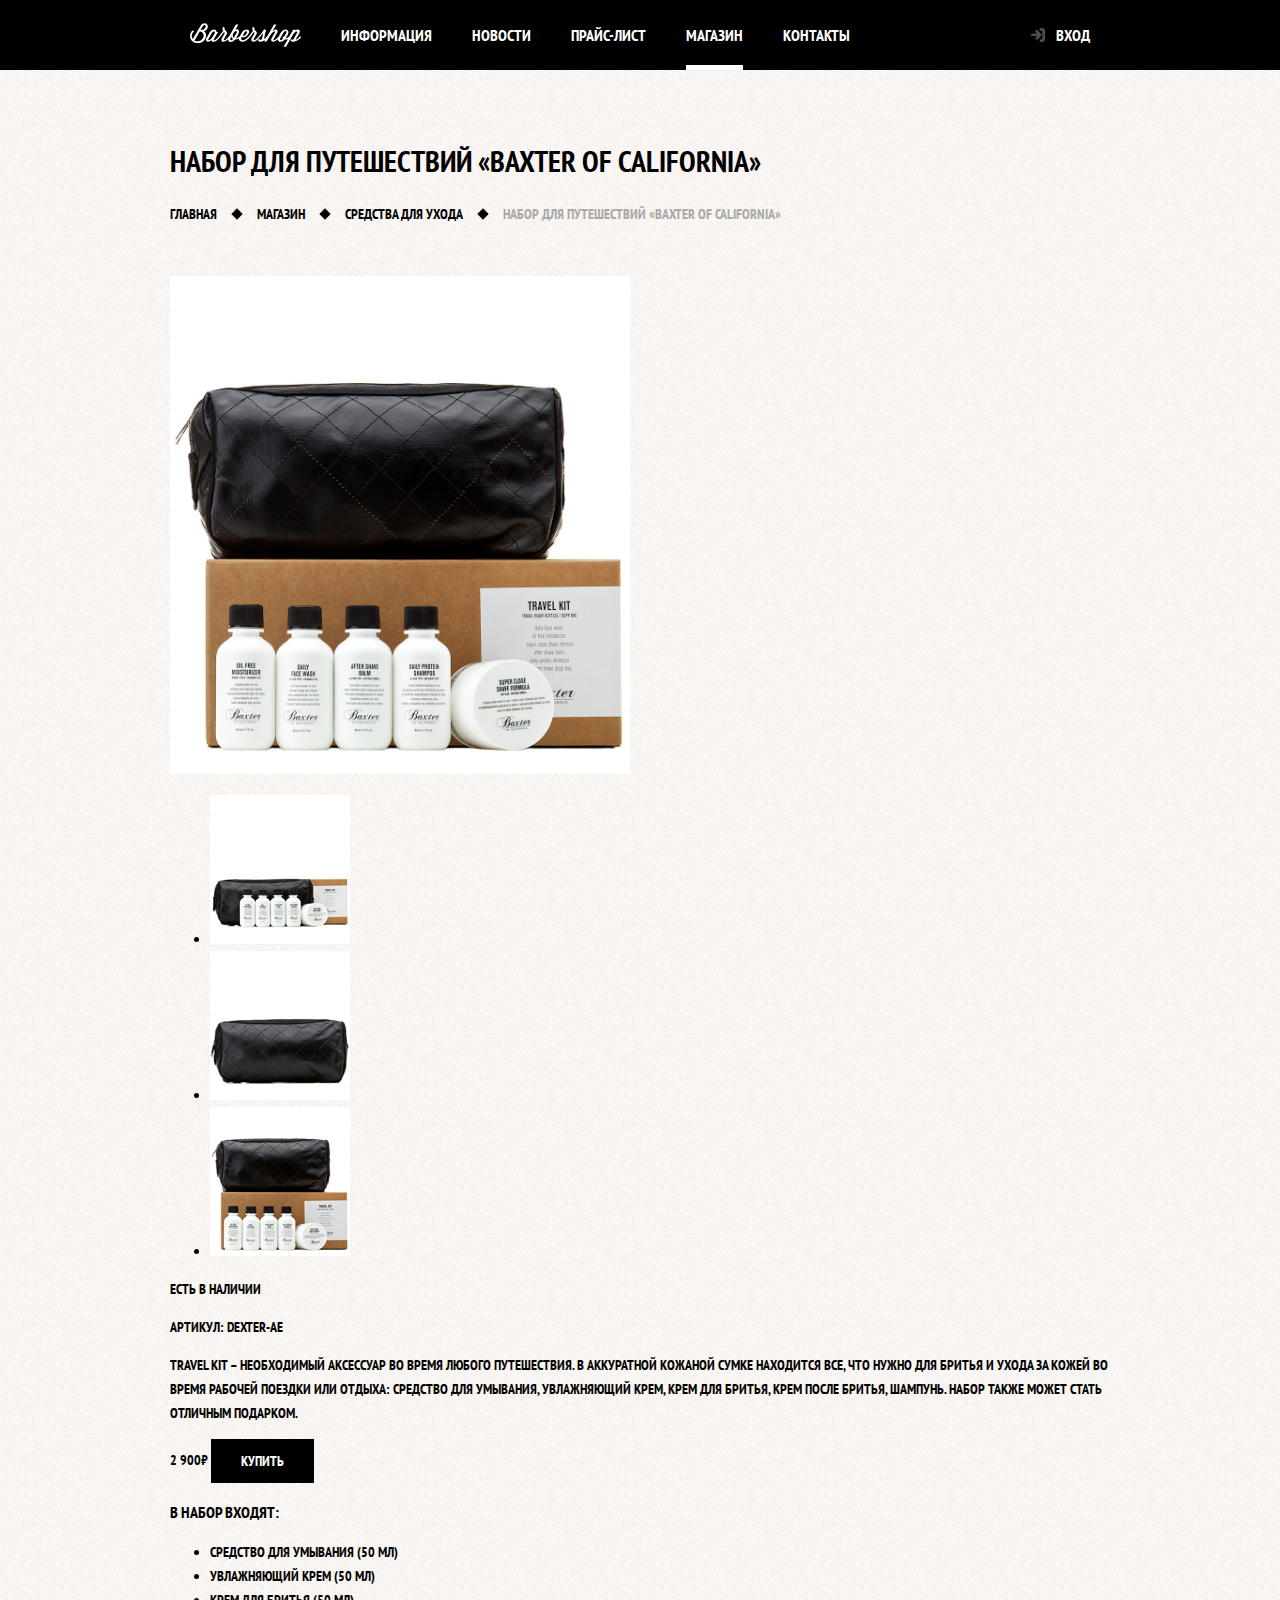
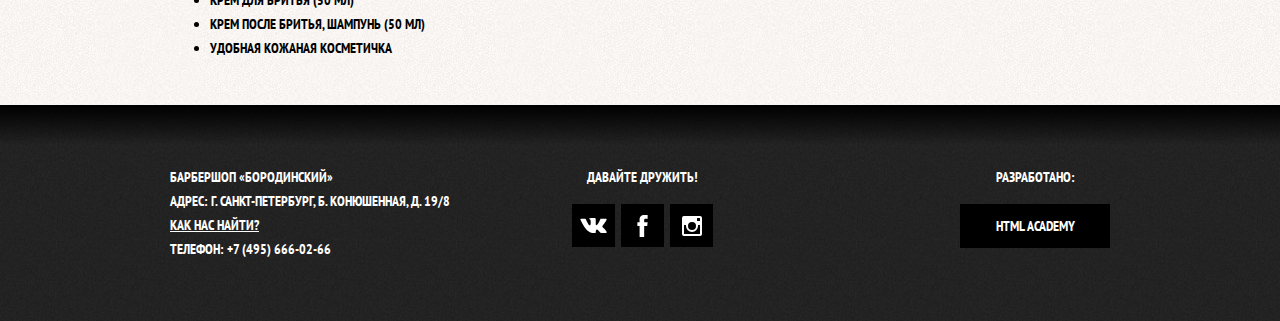
==== catalog-item.html @ 503df4b1 "Разметили страницу карточки товара и добавили изображения" ====
<!DOCTYPE html>
<html lang="ru">
	<head>
		<meta charset="utf-8">
		<title>Барбершоп «Бородинский»</title>
		<link href="https://fonts.googleapis.com/css?family=PT+Sans+Narrow:400,700&amp;subset=latin,cyrillic" rel="stylesheet">
		<link href="css/normalize.css" rel="stylesheet">
		<link href="css/style.css" rel="stylesheet">
</head>
	<body class="inner-page">
		<header class="main-header">
			<nav class="main-navigation container">
				<a class="main-header-logo" href="index.html">
					<img src="img/logo.svg" width="111" height="24" alt="Логотип барбершопа «Бородинский»">
				</a>
				<ul class="site-navigation">
          <li><a href="info.html">Информация</a></li>
          <li><a href="news.html">Новости</a></li>
          <li><a href="price.html">Прайс-лист</a></li>
          <li class="site-navigation-current"><a href="catalog.html">Магазин</a></li>
          <li><a href="contacts.html">Контакты</a></li>
        </ul>
        <ul class="user-navigation">
          <li>
            <a class="login-link" href="login.html">Вход</a>
          </li>
        </ul>
			</nav>
    </header>
		<main class="container">
			<div class="inner-page-container">
				<h1 class="page-title">Набор для путешествий «Baxter of California»</h1>
				<ul class="breadcrumbs">
					<li><a href="index.html">Главная</a></li>
					<li><a href="#">Магазин</a></li>
					<li><a href="#">Средства для ухода</a></li>
					<li class="breadcrumbs-current">Набор для путешествий «Baxter of California»</li>
				</ul>
			</div>
      <section class="product-photos">
				<h2 class="visually-hidden">Изображения товара</h2>
        <p class="product-photo-full">
					<img src="img/product-big.png" width="460" height="498" alt="Фото всего набора">
				</p>
        <ul class="product-photo-preview">
          <li><img src="img/product-small-1.png" width="140" height="149" alt="Фото в анфас"></li>
          <li><img src="img/product-small-2.png" width="140" height="149" alt="Фото в профиль"></li>
          <li><img src="img/product-small-3.png" width="140" height="149" alt="Фото отдельной части"></li>
        </ul>
			</section>
			<section class="product-info">
				<h2 class="visually-hidden">Описание товара</h2>
				<p class="product-availability">Есть в наличии</p>
				<p class="product-article">Артикул: dexter-ae</p>
				<p class="product-text">Travel Kit – необходимый аксессуар во время любого путешествия. В аккуратной кожаной сумке находится все, что нужно для бритья и ухода за кожей во время рабочей поездки или отдыха: средство для умывания, увлажняющий крем, крем для бритья, крем после бритья, шампунь. Набор также может стать отличным подарком.</p>
				<p class="catalog-price">
					<b>2 900₽</b>
					<a class="button" href="#">Купить</a>
				</p> 
				<h3>В набор входят:</h3>
				<ul>
					<li>Средство для умывания (50 мл)</li>
					<li>Увлажняющий крем (50 мл)</li>
					<li>Крем для бритья (50 мл)</li>
					<li>Крем после бритья, шампунь (50 мл)</li>
					<li>Удобная кожаная косметичка</li>
				</ul>
			</section>
    </main>
		<footer class="main-footer">
			<div class="container">
        <p class="footer-contacts">
          Барбершоп «Бородинский»<br>
          Адрес: г. Санкт-Петербург, Б. Конюшенная, д. 19/8<br>
          <a href="map.html">Как нас найти?</a><br>
          Телефон: +7 (495) 666-02-66
        </p>
        <div class="footer-social">
          <b>Давайте дружить!</b>
          <ul>
            <li>
							<a class="social-button" href="#">
								<span class="visually-hidden">Вконтакте</span>
								<svg xmlns="http://www.w3.org/2000/svg" width="27" height="15" viewBox="0 0 26.14 14.91">
									<path d="M26 13.47l-.09-.17a13.55 13.55 0 0 0-2.6-3q-.87-.83-1.1-1.12A1 1 0 0 1 22 8a10.27 10.27 0 0 1 1.22-1.78l.88-1.16q2.35-3.13 2-4L26 .94a.8.8 0 0 0-.4-.22 2.14 2.14 0 0 0-.87 0h-3.92a.51.51 0 0 0-.27 0h-.3a.6.6 0 0 0-.15.14.93.93 0 0 0-.14.24 22.22 22.22 0 0 1-1.46 3.06q-.5.84-.93 1.46a7 7 0 0 1-.71.91 4.94 4.94 0 0 1-.52.47q-.23.18-.35.15l-.23-.05a.9.9 0 0 1-.31-.33 1.49 1.49 0 0 1-.16-.53V1.6a3.14 3.14 0 0 0 0-.62 2.12 2.12 0 0 0-.14-.44.73.73 0 0 0-.28-.33 1.57 1.57 0 0 0-.46-.18A9 9 0 0 0 12.57 0a8.93 8.93 0 0 0-3.25.33 1.83 1.83 0 0 0-.52.41q-.25.3-.07.33a1.67 1.67 0 0 1 1.16.59l.08.16a2.6 2.6 0 0 1 .19.63 6.32 6.32 0 0 1 .12 1 10.59 10.59 0 0 1 0 1.7q-.07.71-.13 1.1a2.21 2.21 0 0 1-.18.64 2.69 2.69 0 0 1-.16.3l-.07.07a1 1 0 0 1-.37.07.86.86 0 0 1-.46-.19 3.27 3.27 0 0 1-.56-.52 7 7 0 0 1-.66-.93q-.37-.6-.76-1.42l-.22-.39q-.2-.38-.56-1.11t-.62-1.43A.9.9 0 0 0 5.2.9h-.07a.93.93 0 0 0-.22-.16A1.44 1.44 0 0 0 4.6.65L.87.68A1 1 0 0 0 .1.94L0 1a.44.44 0 0 0 0 .22 1.08 1.08 0 0 0 .08.37Q.9 3.53 1.86 5.31t1.66 2.87Q4.23 9.27 5 10.24t1 1.24l.37.41.34.33a8.06 8.06 0 0 0 1 .78 16.34 16.34 0 0 0 1.4.9 7.6 7.6 0 0 0 1.79.72 6.19 6.19 0 0 0 2 .22h1.57a1.08 1.08 0 0 0 .72-.3l.05-.07a.9.9 0 0 0 .1-.25 1.38 1.38 0 0 0 0-.37 4.48 4.48 0 0 1 .09-1.05 2.77 2.77 0 0 1 .23-.71 1.74 1.74 0 0 1 .29-.4 1.19 1.19 0 0 1 .23-.2h.11a.86.86 0 0 1 .77.21 4.52 4.52 0 0 1 .83.79q.39.47.93 1.05a6.41 6.41 0 0 0 1 .87l.27.16a3.31 3.31 0 0 0 .71.3 1.53 1.53 0 0 0 .76.07l3.48-.05a1.58 1.58 0 0 0 .8-.17.68.68 0 0 0 .34-.37 1.06 1.06 0 0 0 0-.46 1.71 1.71 0 0 0-.1-.36z" fill="#fff"/>
								</svg>
							</a></li>
            <li>
							<a class="social-button" href="#">
								<span class="visually-hidden">Фейсбук</span>
								<svg xmlns="http://www.w3.org/2000/svg" width="19" height="22" viewBox="0 0 10.15 21.74">
									<path d="M3.34 1.12A4.77 4.77 0 0 1 6.53 0h3.61v3.81H7.81a1.07 1.07 0 0 0-1.09.83v2.55h3.42c-.08 1.23-.24 2.45-.41 3.67h-3v10.87H2.21V10.86H0V7.21h2.19V3.66a3.83 3.83 0 0 1 1.15-2.54z" fill="#fff"/>
								</svg>
							</a></li>
            <li>
							<a class="social-button" href="#">
								<span class="visually-hidden">Инстаграм</span>
								<svg xmlns="http://www.w3.org/2000/svg" width="20" height="20" viewBox="0 0 20 20">
									<path d="M18 0H2a2 2 0 0 0-2 2v16a2 2 0 0 0 2 2h16a2 2 0 0 0 2-2V2a2 2 0 0 0-2-2zm-8 6a4 4 0 1 1-4 4 4 4 0 0 1 4-4zM2.5 18a.47.47 0 0 1-.5-.5V9h2.1a3.4 3.4 0 0 0-.1 1 6 6 0 1 0 12 0 3.4 3.4 0 0 0-.1-1H18v8.5a.47.47 0 0 1-.5.5zM18 4.5a.47.47 0 0 1-.5.5h-2a.47.47 0 0 1-.5-.5v-2a.47.47 0 0 1 .5-.5h2a.47.47 0 0 1 .5.5z" fill="#fff"/>
								</svg>
							</a></li>
          </ul>
        </div>
        <p class="footer-copyright">
          <b>Разработано:</b>
          <a class="button" href="https://htmlacademy.ru">HTML Academy</a>
        </p>
      </div>
    </footer>		
		<section class="modal modal-login">
			<h2>Личный кабинет</h2>
			<p class="modal-description">Введите свой логин и пароль</p>
			<form class="login-form" action="https://echo.htmlacademy.ru" method="post">
				<p>
					<label class="visually-hidden" for="user-login">Логин</label>
					<input class="login-icon-user" id="user-login" type="text" name="login" placeholder="Логин">
				</p>
				<p>
					<label class="visually-hidden" for="user-password">Пароль</label>
					<input class="login-icon-password" id="user-password" type="password" name="password" placeholder="Пароль">
				</p>
        <p class="login-help">
					<label class="login-checkbox">
						<input type="checkbox" name="remember" class="visually-hidden">
						<span class="checkbox-indicator"></span>
						Запомните меня
					</label>
					<a class="restrore" href="#">Я забыл пароль!</a>
				</p>
				<button class="button" type="submit">Войти</button>
			</form>
			<button class="modal-close" type="button">Закрыть</button>
		</section>
  </body>
</html>
---- css/style.css ----
body {
	margin: 0;
	padding: 0;
	
	font-family: "PT Sans Narrow", Arial, sans-serif;
	font-size: 14px;
	line-height: 24px;
	font-weight: 700;
	color: #ffffff;
	text-transform: uppercase;
	
	background-color: #000000;
	background-image: url(../img/bg.jpg);
	background-position: top center;
	background-repeat: no-repeat;
}

.inner-page {
	color: #000000;
	
	background-color: #f9f6f3;
	background-image: url(../img/pattern-light.jpg);
	background-position: 0 0;
	background-repeat: repeat;
}

a {
	text-decoration: none;
}

img {
	max-width: 100%;
	height: auto;
}

.visually-hidden:not(:focus):not(:active),
input[type="checkbox"].visually-hidden,
input[type="radio"].visually-hidden {
	position: absolute;
	
	width: 1px;
	height: 1px;
	margin: -1px;
	border: 0;
	padding: 0;
	
	white-space: nowrap;
	
	clip-path: inset(100%);
	clip: rect(0 0 0 0);
	overflow: hidden;
}

.button {
	display: inline-block;
	margin-right: 16px;
	padding: 10px 30px;
	
	font: inherit;	
	text-align: center;
	color: #ffffff;
	vertical-align: middle;
	text-transform: uppercase;
	
	background-color: #000000;
	border: none;
}

.button:hover,
.button:focus,
.button:active {
	background-color: #663d15;
}

.button.disabled,
.button:disabled {
	cursor: default;
	opacity: 0.5;
	background-color: #000000;
}

.container {
	width: 940px;
	margin: 0 auto;
	padding: 0 10px;
}

.main-header {
	margin-bottom: 75px;
}

.inner-page .main-header {
	margin-bottom: 70px;
	
	background-color: #000000;
}

.main-navigation {
	display: flex;
	flex-direction: column;
	align-items: center;
	
	font-size: 16px;
	line-height: 20px;
	color: #ffffff;
	
	background-color: transparent;
}

.inner-page .main-navigation {
	align-items: flex-start;
	flex-direction: row;
}

.main-header-logo {
	order: 2;
}

.inner-page .main-header-logo {
	order: 0;
	
	width: 111px;
	height: 24px;
	padding: 23px 20px;
}

.main-navigation-wrapper {
	width: 100%;
	margin-bottom: 60px;
	
	background-color: #000000;
}

.main-navigation-wrapper .container {
	display: flex;
	justify-content: space-between;
}

.site-navigation,
.user-navigation {
	margin: 0;
	padding: 0;
	
	list-style: none;
}

.site-navigation a,
.user-navigation a {
	display: block;
	padding: 25px 20px;
	
	color: #ffffff;
}

.site-navigation a:hover,
.site-navigation a:focus,
.user-navigation a:hover,
.user-navigation a:focus {
	background-color: #242424;
}

.site-navigation-current {
	position: relative;
}

.site-navigation-current a:not([href]) {
	background-color: #000000;
}

.site-navigation-current::after {
	content: "";
	
	position: absolute;
	right: 20px;
	bottom: 0;
	left: 20px;
	
	height: 5px;
	
	background-color: #ffffff;
}

.site-navigation {
	display: flex;
	flex-wrap: wrap;
	width: 620px;
}

.user-navigation {
	display: flex;
	flex-wrap: wrap;
	max-width: 140px;
}

.inner-page .user-navigation {
	margin-left: auto;
}

.user-navigation .login-link {
	position: relative;
	padding-left: 50px;
}

.login-link::before {
	content: "";
	
	position: absolute;
	top: 27px;
	left: 24px;
	
	width: 16px;
	height: 18px;
	
	background-image: url(../img/login.svg);
	background-repeat: no-repeat;
	background-position: 0 0;
	
	opacity: 0.3;
}

.login-link:hover::before,
.login-link:focus::before,
.login-link:active::before {
	opacity: 1;
}

.features {
	margin-bottom: 80px;
}

.features-list {
	display: flex;
	justify-content: space-between;
	margin: 0;
	padding: 0;
	
	list-style: none;
}

.feature-item {
	width: 300px;
	
	text-align: center;
}

.feature-item h3 {
	position: relative;
	
	margin: 0;
	margin-bottom: 60px;
	
	font-size: 30px;
	line-height: 42px;
}

.feature-item h3::after {
	content: "";
	
	position: absolute;
	bottom: -35px;
	left: 50%;
	
	width: 20px;
	height: 20px;
	margin-left: -10px;
	
	background-color: #ffffff;
	
	transform: rotate(45deg);
}

.feature-item p {
	margin: 0 10px;
}

.index-columns {
	display: flex;
	justify-content: space-between;
	padding: 50px 80px;
	margin-bottom: 35px;
	color: #000000;
	
	background-color: #f8f5f2;
	background-image: 
		url(../img/line.png),
		url(../img/pattern-light.jpg);
	background-position: center, 0 0;
	background-repeat: no-repeat, repeat;
}

.index-columns h2 {
	margin: 0;
	margin-bottom: 25px;
	
	font-size: 30px;
	line-height: 42px;
}

.news {
	width: 380px;
}

.news-list {
	margin: 0;
	margin-bottom: 25px;
	padding: 0;
	
	list-style: none;
}

.news-item {
	margin-bottom: 25px;
}

.news-item p {
	margin: 0;
}

.news-item time {
	text-transform: none;
}

.gallery {
	width: 300px;
}

.gallery-container {
	position: relative;
	
	height: 260px;
}

.gallery-content {
	height: 164px;
	margin: 0;
	
	background-color: #cccccc;
	border: 7px solid #ffffff;
}

.gallery-content img {
	width: 286px;
	height: 164px;
}

.gallery-button {
	box-sizing: border-box;
	position: absolute;
	bottom: 0;
	
	width: 140px;
	margin: 0;
}

.gallery-button-back {
	left: 0;
}

.gallery-button-next {
	right: 0;
}

.contacts {
	width: 380px;
}

.contacts p {
	margin: 0;
	margin-bottom: 25px;
}

.appointment {
	width: 300px;
}

.appointment-info {
	margin: 0;
	margin-bottom: 15px;
}

.appointment-form {
	display: flex;
	flex-wrap: wrap;
	justify-content: space-between;
}

.appointment-item {
	width: 140px;
	margin: 0;
	margin-bottom: 10px;
}

.appointment-item label {
	display: block;
	margin-bottom: 9px;
	margin-left: 15px;
}

.appointment-item input {
	box-sizing: border-box;
	width: 140px;
	padding-top: 8px;
	padding-left: 15px;
	padding-right: 15px;
	padding-bottom: 7px;
	
	font: inherit;
	
	background-color: transparent;
	border: 2px solid #000000;
}

.appointment-item input:focus {
	border-color: #663d15;
}

.appointment .button {
	width: 100%;
	margin-top: 10px;
	margin-right: 0;
}

.page-title {
	margin: 0;
	margin-bottom: 20px;
	
	font-size: 30px;
	line-height: 42px;
}

.breadcrumbs {
	display: flex;
	flex-wrap: wrap;
	margin: 0;
	padding: 0;
	margin-bottom: 50px;
	
	list-style: none;
}

.breadcrumbs a {
	position: relative;
	margin-right: 40px;
	
	color: #000000;
}

.breadcrumbs a::after {
	content: "";
	
	position: absolute;
	top: 5px;
	right: -24px;
	
	width: 8px;
	height: 8px;
	
	background-color: #000000;
	transform: rotate(45deg);
	cursor: default;
}

.breadcrumbs-current {
	color: #aba9a7;
}

.inner-content {
	margin-bottom: 75px;
}

.inner-content h2 {
	margin-top: 60px;
	margin-bottom: 30px;
	
	font-size: 24px;
	line-height: 30px;
}

.inner-content h3 {
	margin-top: 60px;
	margin-bottom: 30px;
	
	font-size: 20px;
	line-height: 24px;
}

.inner-content h2 + h3 {
	margin-top: 30px;
}

.inner-content p {
	margin: 14px 0;
}

.inner-content table {
	border-collapse: collapse;
}

.inner-content td {
	padding: 10px 15px;
	
	border: 2px solid #000000;
}

.inner-content .big-heading {
	display: flex;
	align-items: center;
	
	margin-top: 55px;
	margin-bottom: 65px;
	
	font-size: 48px;
	line-height: 48px;
	text-align: center;
}

.big-heading::before,
.big-heading::after {
	content: "";
	
	flex-grow: 1;
	flex-shrink: 0;
	
	width: 50px;
	height: 2px;
	
	background: #000000;
}

.big-heading::before {
	margin-right: 25px;
}

.big-heading::after {
	margin-left: 25px;
}

.custom-list-1 {
	margin: 14px 0;
	padding: 0;
	
	list-style: none;
}

.custom-list-1 li {
	position: relative;
	
	margin-bottom: 15px;
	padding-left: 20px;
}

.custom-list-1 li::before {
	content: "";
	
	position: absolute;
	top: 8px;
	left: 0;
	
	width: 8px;
	height: 8px;
	
	background-color: #000000;
	transform: rotate(45deg);
}

.custom-table-1 {
	width: 100%;
}

.custom-table-1 td {
	width: 50%;
}

.custom-table-1 td:last-child {
	text-align: center;
}

.inner-columns {
	display: flex;
	justify-content: space-between;
	flex-wrap: wrap;
	
	margin: 60px 0;
}

.inner-column-left,
.inner-column-right {
	width: 460px;
}

.inner-column-left *:first-child,
.inner-column-right *:first-child {
	margin-top: 0;
}

.inner-column-left *:last-child,
.inner-column-right *:last-child {
	margin-bottom: 0;
}

.inner-columns > h2:first-child {
	width: 100%;
	margin-top: 0;
}

.short-text {
	padding-right: 75px;
}

.main-footer {
	padding: 60px 0;
	margin-top: 65px;
	color: #ffffff;
	
	background-color: #212121;
	background-image: url(../img/pattern-dark.jpg);
	background-position: 0 0;
	background-repeat: repeat;
}

.inner-page .main-footer {
	margin-top: 45px;
	
	background-image: 
		linear-gradient(to bottom, black, transparent),
		url(../img/pattern-dark.jpg);
	background-size: 10px 40px, auto;
	background-position: 0 0;
	background-repeat: repeat-x, repeat;
}

.main-footer .container {
	display: flex;
}

.footer-contacts {
	width: 320px;
	margin: 0;
	margin-right: 80px;
}

.footer-contacts a {
	color: #ffffff;
	text-decoration: underline;
}

.footer-contacts a:hover,
.footer-contacts a:focus {
	text-decoration: none;
}

.footer-social {
	width: 145px;
	text-align: center;
}

.footer-social ul {
	display: flex;
	flex-wrap: wrap;
	justify-content: space-between;
	width: 141px;
	margin: 0 auto;
	padding: 0;
	
	list-style: none;
}

.footer-social b {
	display: block;
	margin-bottom: 15px;
}

.social-button {
	display: flex;
	align-items: center;
	justify-content: center;
	width: 43px;
	height: 43px;
	
	background-color: #000000;
}

.social-button:hover,
.social-button:focus {
	background-color: #ffffff;
}

.social-button:hover path,
.social-button:focus path {
	fill: #000000;
}

.footer-copyright {
	width: 150px;
	margin: 0;
	margin-left: auto;
	text-align: center;
}

.footer-copyright b {
	display: block;
	margin-bottom: 15px;
}

.footer-copyright .button {
	display: block;
	margin-right: 0;
}

.footer-copyright .button:hover,
.footer-copyright .button:focus {
	color: #000000;
	
	background-color: #ffffff;
}

.modal {
	position: fixed;
	
	display: none;
	
	color: #000000;
	
	background-color: #f8f3f0;
	background-image: url(../img/pattern-light.jpg);
	background-position: 0 0;
	background-repeat: repeat;
	box-shadow: 0 30px 50px rgba(0, 0, 0, 0.7);	
}

@keyframes bounce {
	0%   { transform: translateY(-2000px); }
	70%  { transform: translateY(30px);    }
	90%  { transform: translateY(-10px);   }
	100% { transform: translateY(0);       }
}

.modal-show {
	display: block;
	animation-name: bounce;
	animation-duration: 0.6s;
}

@keyframes shake {
	0%, 100%                { transform: translateX(0);     }
	10%, 30%, 50%, 70%, 90% { transform: translateX(-10px); }
	20%, 40%, 60%, 80%      { transform: translateX(10px);  }
}

.modal-error {
	animation-name: shake;
	animation-duration: 0.6s;
}

.modal-login {
	top: 120px;
	left: 50%;
	
	width: 300px;
	margin-left: -230px;
	padding: 50px 80px;
}

.modal-close {
	position: absolute;
	top: 0;
	right: -34px;
	
	width: 22px;
	height: 22px;
	
	font-size: 0;
	
	background-color: transparent;
	border: 0;
	
	cursor: pointer;
}

.modal-close::before,
.modal-close::after {
	content: "";
	
	position: absolute;
	top: 10px;
	left: 2px;
	
	width: 19px;
	height: 3px;
	
	background-color: #d0d0d0;
}

.modal-close::before {
	transform: rotate(45deg);
}

.modal-close::after {
	transform: rotate(-45deg);
}

.modal-login h2 {
	margin: 0;
	margin-bottom: 20px;
	
	font-size: 30px;
	line-height: 42px;
}

.modal-description {
	margin: 0;
	margin-bottom: 10px;
}

.login-form p {
	margin: 0;
	margin-bottom: 10px;
}

.login-form input[type="text"],
.login-form input[type="password"] {
	box-sizing: border-box;
	width: 300px;
	padding: 10px 15px;
	padding-right: 40px;
	
	font: inherit;
	color: #000000;
	text-transform: uppercase;
	
	background-color: #f9f6f3;
	border: 2px solid #000000;
}

.login-form input:focus {
	border-color: #663d15;
}

.login-form .login-help {
	display: flex;
	flex-wrap: wrap;
	justify-content: space-between;
	margin: 15px 0;
}

.login-icon-user {
	background-image: url(../img/user.svg);
	background-position: 270px center;
	background-repeat: no-repeat;
}

.login-icon-password {
	background-image: url(../img/lock.svg);
	background-position: 270px center;
	background-repeat: no-repeat;
}

.login-checkbox {
	position: relative;
	
	padding-left: 30px;
	
	cursor: pointer;
}

.login-checkbox:hover,
.login-checkbox:focus {
	color: #663d15;
}

.login-checkbox input[type="checkbox"] + .checkbox-indicator {
	position: absolute;
	top: 0;
	left: 0;
	
	width: 17px;
	height: 18px;
	
	border: 2px solid #000000;
}

.login-checkbox input[type="checkbox"]:focus + .checkbox-indicator {
	border-color: #663d15;
	outline:  5px auto -webkit-focus-ring-color;
}
.login-checkbox input[type="checkbox"]:checked + .checkbox-indicator::before,
.login-checkbox input[type="checkbox"]:checked + .checkbox-indicator::after {
	content: "";
	
	position: absolute;
	top: 8px;
	left: 1px;
	
	width: 15px;
	height: 2px;
	
	background-color: #000000;
	
}

.login-checkbox input[type="checkbox"]:checked + .checkbox-indicator::before {
	transform: rotate(45deg);
}

.login-checkbox input[type="checkbox"]:checked + .checkbox-indicator::after {
	transform: rotate(-45deg);
}

.restrore {
	color: #000000;
	text-decoration: underline;
}

.restrore:hover,
.restrore:focus {
	text-decoration: none;
}

.login-form .button {
	width: 100%;
	margin-right: 0;
}

.modal-map {
	top: 50%;
	left: 50%;
	
	width: 766px;
	height: 561px;
	margin-top: -280px;
	margin-left: -390px;
	
	border: 7px solid white;
}

.modal-map p {
	margin: 0;
}
/*Магазин*/
.shop-container {
	display: flex;
	
}

.shop-left-columns {
	width: 230px;
}

.filters h2 {
	margin: 0;
	margin-top: 3px;
	margin-bottom: 25px;
	
	font-size: 24px;
	line-height: 30px;
}

.manufacturers {
	margin: 0;	
	margin-bottom: 55px;
	padding: 0;
	
	list-style: none;
}

.manufacturers li {	
	margin-bottom: 14px;	
}

.manufacturers label {
	display: inline-block;
	vertical-align: middle;
	position: relative;
	
	padding-left: 30px;
	
	cursor: pointer;
}

.manufacturers label:hover,
.manufacturers label:focus {
	color: #663d15;
}

.manufacturers label input[type="checkbox"] + .checkbox-indicator {
	position: absolute;
	top: 0;
	left: 0;
	
	width: 17px;
	height: 18px;
	
	border: 2px solid #000000;
}

.manufacturers label input[type="checkbox"]:focus + .checkbox-indicator {
	border-color: #663d15;
	outline:  5px auto -webkit-focus-ring-color;
}
.manufacturers label input[type="checkbox"]:checked + .checkbox-indicator::before,
.manufacturers label input[type="checkbox"]:checked + .checkbox-indicator::after {
	content: "";
	
	position: absolute;
	top: 8px;
	left: 1px;
	
	width: 15px;
	height: 2px;
	
	background-color: #000000;
	
}

.manufacturers label input[type="checkbox"]:checked + .checkbox-indicator::before {
	transform: rotate(45deg);
}

.manufacturers label input[type="checkbox"]:checked + .checkbox-indicator::after {
	transform: rotate(-45deg);
}

.product-groups {
	margin: 0;
	margin-bottom: 55px;
	padding: 0;
	
	list-style: none;
}
.product-groups li {	
	margin-bottom: 16px;
}

.product-groups label {
	display: inline-block;
	vertical-align: middle;
	position: relative;
	
	padding-left: 30px;
	
	cursor: pointer;
}

.product-groups label:hover,
.product-groups label:focus {
	color: #663d15;
}

.product-groups label input[type="radio"] + .radio-indicator {
	position: absolute;
	top: 0;
	left: 0;
	
	width: 18px;
	height: 18px;
	
	border: 2px solid #000000;
	border-radius: 50%;
}

.product-groups label input[type="radio"]:focus + .radio-indicator {
	border-color: #663d15;
	outline:  5px auto -webkit-focus-ring-color;
}

.product-groups label input[type="radio"]:checked + .radio-indicator::after {
	content: "";
	
	position: absolute;
	top: 4px;
	left: 4px;
	
	width: 10px;
	height: 10px;
	
	background-color: #000000;
	border-radius: 50%;
}

.product-groups label input[type="radio"]:checked + .radio-indicator::before {
	transform: rotate(45deg);
}

.product-groups label input[type="radio"]:checked + .radio-indicator::after {
	transform: rotate(-45deg);
}


.shop-right-columns {
	width: 720px;
	margin-right: -14px;
}

.catalog-list {
	display: flex;
	flex-wrap: wrap;
	margin: 0;
	padding: 0;
	margin-bottom: 45px;
	
	list-style: none;
}

.catalog-item {
	margin: 10px;
	margin-bottom: 20px;
	
	width: 220px;
	color: #000000;
	
	background-color: #ffffff;
	box-shadow: 0 0 15px rgba(0,0,0,0.2);
}
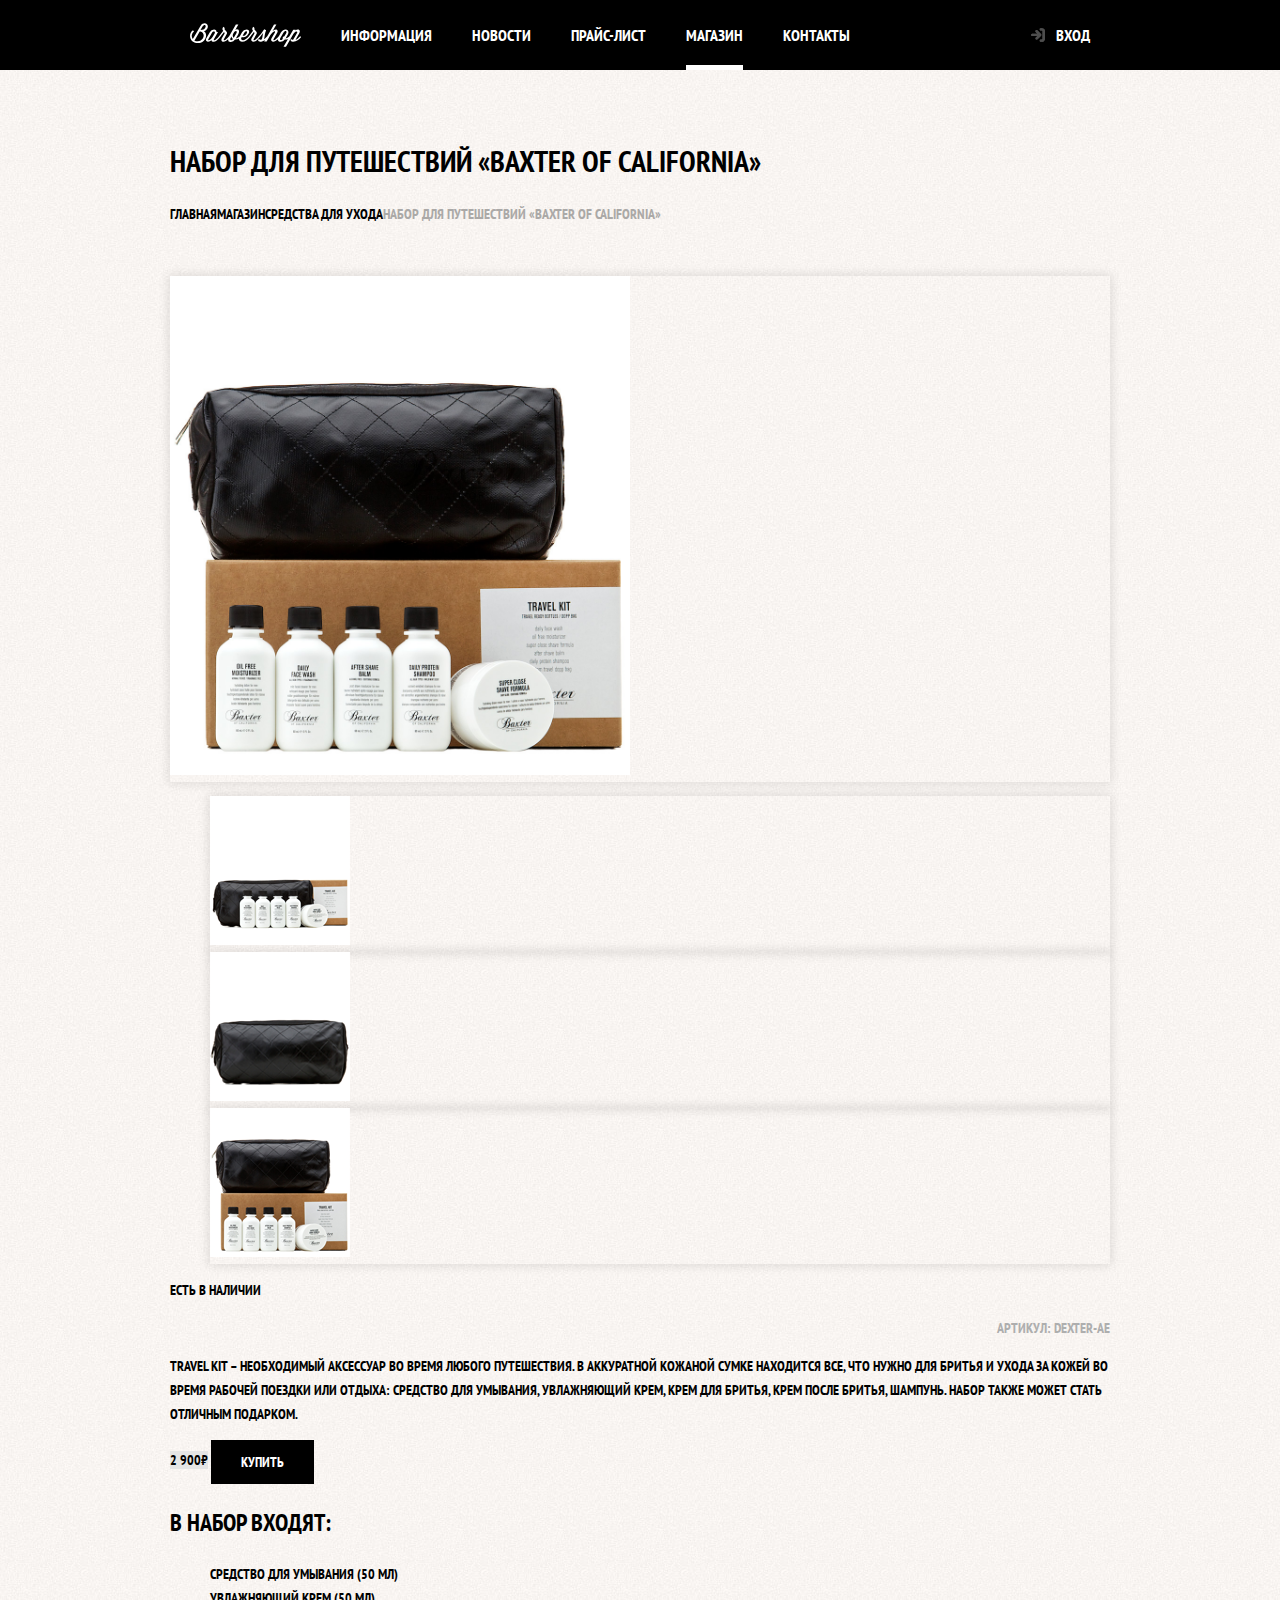
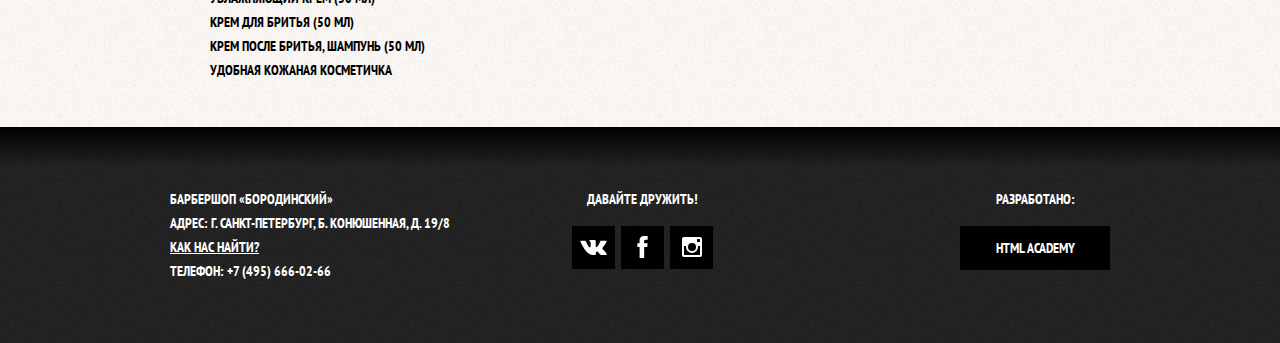
==== commit 90966158: "Сделали базовую стилизацию карточки товара" ====
--- a/catalog-item.html
+++ b/catalog-item.html
@@ -53,7 +53,7 @@
 				<p class="product-availability">Есть в наличии</p>
 				<p class="product-article">Артикул: dexter-ae</p>
 				<p class="product-text">Travel Kit – необходимый аксессуар во время любого путешествия. В аккуратной кожаной сумке находится все, что нужно для бритья и ухода за кожей во время рабочей поездки или отдыха: средство для умывания, увлажняющий крем, крем для бритья, крем после бритья, шампунь. Набор также может стать отличным подарком.</p>
-				<p class="catalog-price">
+				<p class="product-price">
 					<b>2 900₽</b>
 					<a class="button" href="#">Купить</a>
 				</p> 
--- a/css/style.css
+++ b/css/style.css
@@ -421,9 +421,6 @@
 }
 
 .page-title {
-	margin: 0;
-	margin-bottom: 20px;
-	
 	font-size: 30px;
 	line-height: 42px;
 }
@@ -439,10 +436,12 @@
 }
 
 .breadcrumbs a {
-	position: relative;
-	margin-right: 40px;
-	
 	color: #000000;
+}
+
+.breadcrumbs a:hover,
+.breadcrumbs a:focus {
+	text-decoration: underline;
 }
 
 .breadcrumbs a::after {
@@ -462,6 +461,31 @@
 
 .breadcrumbs-current {
 	color: #aba9a7;
+}
+
+.filter fieldset {
+	border: none;
+}
+
+.filter legend {
+	font-size: 24px;
+	line-height: 30px;
+}
+
+.filter ul {
+	list-style: none;
+	line-height: 18px;
+}
+
+.filter-input:hover + label,
+.filter-input:focus + label {
+	color: #663d15;
+}
+
+.filter-input:disabled + label {
+	color: #000000;
+	
+	opacity: 0.5;
 }
 
 .inner-content {
@@ -937,177 +961,104 @@
 	margin: 0;
 }
 /*Магазин*/
-.shop-container {
-	display: flex;
-	
-}
-
-.shop-left-columns {
-	width: 230px;
-}
-
-.filters h2 {
-	margin: 0;
-	margin-top: 3px;
-	margin-bottom: 25px;
-	
+.catalog-list {
+	list-style: none;
+}
+
+.catalog-item {
+	box-shadow: 0 0 10px rgba(0, 0, 0, 0.1);
+}
+
+.catalog-item:hover {
+	background-color: #f8f8f8;
+	box-shadow: 0 0 10px rgba(0, 0, 0, 0.2);
+}
+
+.catalog-item a {
+	color: #000000;
+}
+
+.catalog-item h3 {
+	font-size: 14px;
+	line-height: 18px;
+}
+
+.catalog-category {
+	text-transform: none;
+}
+
+.catalog-item-price b {
+	font-size: 14px;
+	line-height: 20px;
+	text-align: center;
+	
+	background-color: #e5e5e5;
+}
+
+.catalog-item-price .button {
+	line-height: 20px;
+	color: #ffffff;
+}
+
+.pagination-list {
+	list-style: none;
+}
+
+.pagination-item a {
+	color: #ffffff;
+	
+	background-color: #000000;
+}
+
+.pagination-item a:hover,
+.pagination-item a:focus,
+.pagination-item a:active {
+	background-color: #663d15;
+}
+
+.pagination-item-current a {
+	color: #000000;
+	
+	background-color: #ffffff;
+}
+
+.pagination-item-current a:hover,
+.pagination-item-current a:focus,
+.pagination-item-current a:active {
+	color: #000000;
+	
+	background-color: #ffffff;
+}
+/*Карточка товара*/
+.product-photo-preview {
+	list-style: none;
+}
+
+.product-photo-preview li {
+	box-shadow: 0 0 10px 2px rgba(0, 0, 0, 0.1);
+}
+
+.product-photo-full {
+	box-shadow: 0 0 10px 2px rgba(0, 0, 0, 0.1);
+}
+
+.product-article {
+	text-align: right;
+	color: #aeaeae;
+}
+
+.product-price b {
+	line-height: 20px;
+	text-align: center;
+	
+	background-color: #e5e5e5;
+}
+
+.product-info h3 {
 	font-size: 24px;
 	line-height: 30px;
 }
 
-.manufacturers {
-	margin: 0;	
-	margin-bottom: 55px;
-	padding: 0;
-	
+.product-info ul {
 	list-style: none;
 }
-
-.manufacturers li {	
-	margin-bottom: 14px;	
-}
-
-.manufacturers label {
-	display: inline-block;
-	vertical-align: middle;
-	position: relative;
-	
-	padding-left: 30px;
-	
-	cursor: pointer;
-}
-
-.manufacturers label:hover,
-.manufacturers label:focus {
-	color: #663d15;
-}
-
-.manufacturers label input[type="checkbox"] + .checkbox-indicator {
-	position: absolute;
-	top: 0;
-	left: 0;
-	
-	width: 17px;
-	height: 18px;
-	
-	border: 2px solid #000000;
-}
-
-.manufacturers label input[type="checkbox"]:focus + .checkbox-indicator {
-	border-color: #663d15;
-	outline:  5px auto -webkit-focus-ring-color;
-}
-.manufacturers label input[type="checkbox"]:checked + .checkbox-indicator::before,
-.manufacturers label input[type="checkbox"]:checked + .checkbox-indicator::after {
-	content: "";
-	
-	position: absolute;
-	top: 8px;
-	left: 1px;
-	
-	width: 15px;
-	height: 2px;
-	
-	background-color: #000000;
-	
-}
-
-.manufacturers label input[type="checkbox"]:checked + .checkbox-indicator::before {
-	transform: rotate(45deg);
-}
-
-.manufacturers label input[type="checkbox"]:checked + .checkbox-indicator::after {
-	transform: rotate(-45deg);
-}
-
-.product-groups {
-	margin: 0;
-	margin-bottom: 55px;
-	padding: 0;
-	
-	list-style: none;
-}
-.product-groups li {	
-	margin-bottom: 16px;
-}
-
-.product-groups label {
-	display: inline-block;
-	vertical-align: middle;
-	position: relative;
-	
-	padding-left: 30px;
-	
-	cursor: pointer;
-}
-
-.product-groups label:hover,
-.product-groups label:focus {
-	color: #663d15;
-}
-
-.product-groups label input[type="radio"] + .radio-indicator {
-	position: absolute;
-	top: 0;
-	left: 0;
-	
-	width: 18px;
-	height: 18px;
-	
-	border: 2px solid #000000;
-	border-radius: 50%;
-}
-
-.product-groups label input[type="radio"]:focus + .radio-indicator {
-	border-color: #663d15;
-	outline:  5px auto -webkit-focus-ring-color;
-}
-
-.product-groups label input[type="radio"]:checked + .radio-indicator::after {
-	content: "";
-	
-	position: absolute;
-	top: 4px;
-	left: 4px;
-	
-	width: 10px;
-	height: 10px;
-	
-	background-color: #000000;
-	border-radius: 50%;
-}
-
-.product-groups label input[type="radio"]:checked + .radio-indicator::before {
-	transform: rotate(45deg);
-}
-
-.product-groups label input[type="radio"]:checked + .radio-indicator::after {
-	transform: rotate(-45deg);
-}
-
-
-.shop-right-columns {
-	width: 720px;
-	margin-right: -14px;
-}
-
-.catalog-list {
-	display: flex;
-	flex-wrap: wrap;
-	margin: 0;
-	padding: 0;
-	margin-bottom: 45px;
-	
-	list-style: none;
-}
-
-.catalog-item {
-	margin: 10px;
-	margin-bottom: 20px;
-	
-	width: 220px;
-	color: #000000;
-	
-	background-color: #ffffff;
-	box-shadow: 0 0 15px rgba(0,0,0,0.2);
-}
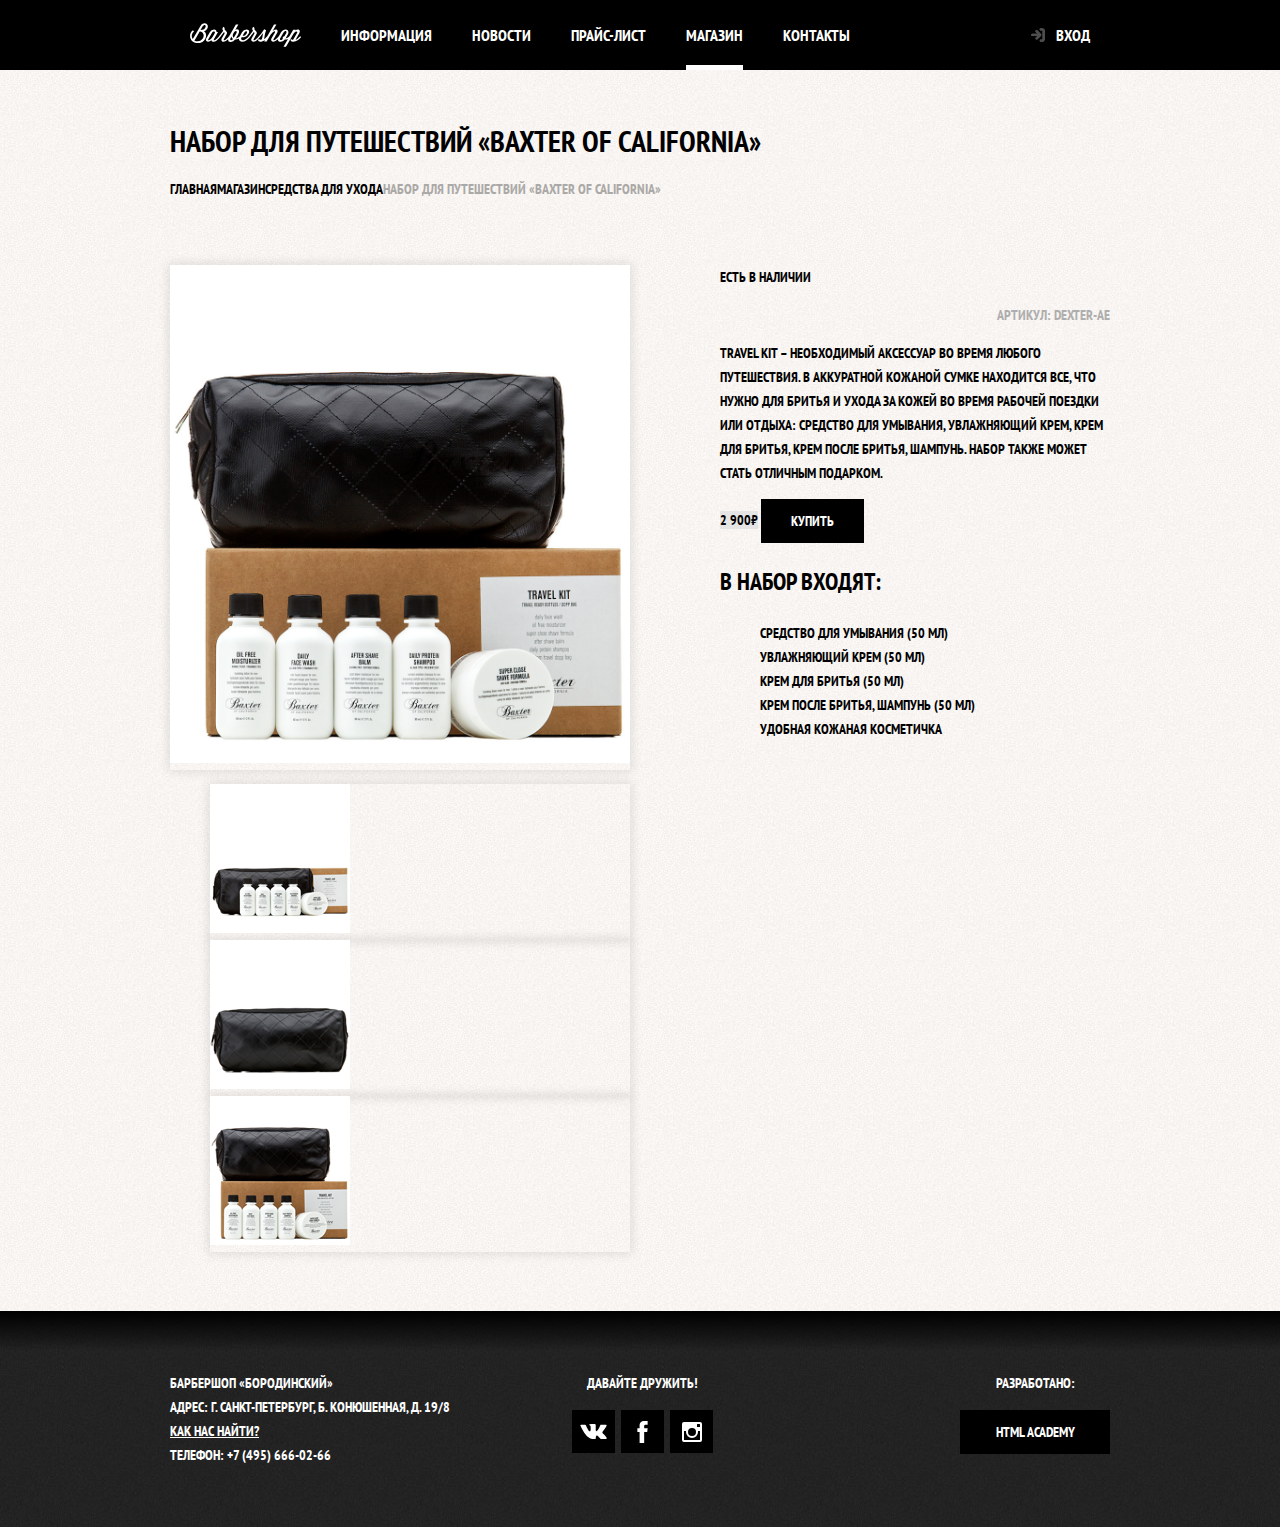
==== commit c9f0084d: "Сделали сетки карточки товара" ====
--- a/catalog-item.html
+++ b/catalog-item.html
@@ -37,35 +37,37 @@
 					<li class="breadcrumbs-current">Набор для путешествий «Baxter of California»</li>
 				</ul>
 			</div>
-      <section class="product-photos">
-				<h2 class="visually-hidden">Изображения товара</h2>
-        <p class="product-photo-full">
-					<img src="img/product-big.png" width="460" height="498" alt="Фото всего набора">
-				</p>
-        <ul class="product-photo-preview">
-          <li><img src="img/product-small-1.png" width="140" height="149" alt="Фото в анфас"></li>
-          <li><img src="img/product-small-2.png" width="140" height="149" alt="Фото в профиль"></li>
-          <li><img src="img/product-small-3.png" width="140" height="149" alt="Фото отдельной части"></li>
-        </ul>
-			</section>
-			<section class="product-info">
-				<h2 class="visually-hidden">Описание товара</h2>
-				<p class="product-availability">Есть в наличии</p>
-				<p class="product-article">Артикул: dexter-ae</p>
-				<p class="product-text">Travel Kit – необходимый аксессуар во время любого путешествия. В аккуратной кожаной сумке находится все, что нужно для бритья и ухода за кожей во время рабочей поездки или отдыха: средство для умывания, увлажняющий крем, крем для бритья, крем после бритья, шампунь. Набор также может стать отличным подарком.</p>
-				<p class="product-price">
-					<b>2 900₽</b>
-					<a class="button" href="#">Купить</a>
-				</p> 
-				<h3>В набор входят:</h3>
-				<ul>
-					<li>Средство для умывания (50 мл)</li>
-					<li>Увлажняющий крем (50 мл)</li>
-					<li>Крем для бритья (50 мл)</li>
-					<li>Крем после бритья, шампунь (50 мл)</li>
-					<li>Удобная кожаная косметичка</li>
-				</ul>
-			</section>
+      <div class="catalog-columns">
+        <section class="product-photos">
+          <h2 class="visually-hidden">Изображения товара</h2>
+          <p class="product-photo-full">
+            <img src="img/product-big.png" width="460" height="498" alt="Фото всего набора">
+          </p>
+          <ul class="product-photo-preview">
+            <li><img src="img/product-small-1.png" width="140" height="149" alt="Фото в анфас"></li>
+            <li><img src="img/product-small-2.png" width="140" height="149" alt="Фото в профиль"></li>
+            <li><img src="img/product-small-3.png" width="140" height="149" alt="Фото отдельной части"></li>
+          </ul>
+        </section>
+        <section class="product-info">
+          <h2 class="visually-hidden">Описание товара</h2>
+          <p class="product-availability">Есть в наличии</p>
+          <p class="product-article">Артикул: dexter-ae</p>
+          <p class="product-text">Travel Kit – необходимый аксессуар во время любого путешествия. В аккуратной кожаной сумке находится все, что нужно для бритья и ухода за кожей во время рабочей поездки или отдыха: средство для умывания, увлажняющий крем, крем для бритья, крем после бритья, шампунь. Набор также может стать отличным подарком.</p>
+          <p class="product-price">
+            <b>2 900₽</b>
+            <a class="button" href="#">Купить</a>
+          </p> 
+          <h3>В набор входят:</h3>
+          <ul>
+            <li>Средство для умывания (50 мл)</li>
+            <li>Увлажняющий крем (50 мл)</li>
+            <li>Крем для бритья (50 мл)</li>
+            <li>Крем после бритья, шампунь (50 мл)</li>
+            <li>Удобная кожаная косметичка</li>
+          </ul>
+        </section>
+      </div>
     </main>
 		<footer class="main-footer">
 			<div class="container">
--- a/css/style.css
+++ b/css/style.css
@@ -90,7 +90,7 @@
 }
 
 .inner-page .main-header {
-	margin-bottom: 70px;
+	margin-bottom: 50px;
 	
 	background-color: #000000;
 }
@@ -421,6 +421,10 @@
 }
 
 .page-title {
+	margin: 0;
+	margin-bottom: 15px;
+	padding: 0;
+	
 	font-size: 30px;
 	line-height: 42px;
 }
@@ -961,12 +965,40 @@
 	margin: 0;
 }
 /*Магазин*/
+
+.catalog-columns {
+	display: flex;
+	justify-content: space-between;
+}
+
+.filters {
+	width: 180px;
+}
+
+.catalog {
+	width: 700px;
+}
+
 .catalog-list {
+	display: flex;
+	flex-wrap: wrap;
+	padding: 0;
+	margin: 0;
+	margin-bottom: 25px;
+	
 	list-style: none;
 }
 
 .catalog-item {
+	width: 220px;
+	margin-bottom: 20px;
+	margin-right: 20px;
+	
 	box-shadow: 0 0 10px rgba(0, 0, 0, 0.1);
+}
+
+.catalog-item:nth-child(3n) {
+	margin-right: 0;
 }
 
 .catalog-item:hover {
@@ -1001,6 +1033,9 @@
 }
 
 .pagination-list {
+	padding: 0;
+	margin: 0;
+	
 	list-style: none;
 }
 
@@ -1030,6 +1065,10 @@
 	background-color: #ffffff;
 }
 /*Карточка товара*/
+.product-photos {
+	width: 460px;
+}
+
 .product-photo-preview {
 	list-style: none;
 }
@@ -1040,6 +1079,10 @@
 
 .product-photo-full {
 	box-shadow: 0 0 10px 2px rgba(0, 0, 0, 0.1);
+}
+
+.product-info {
+	width: 390px;
 }
 
 .product-article {
